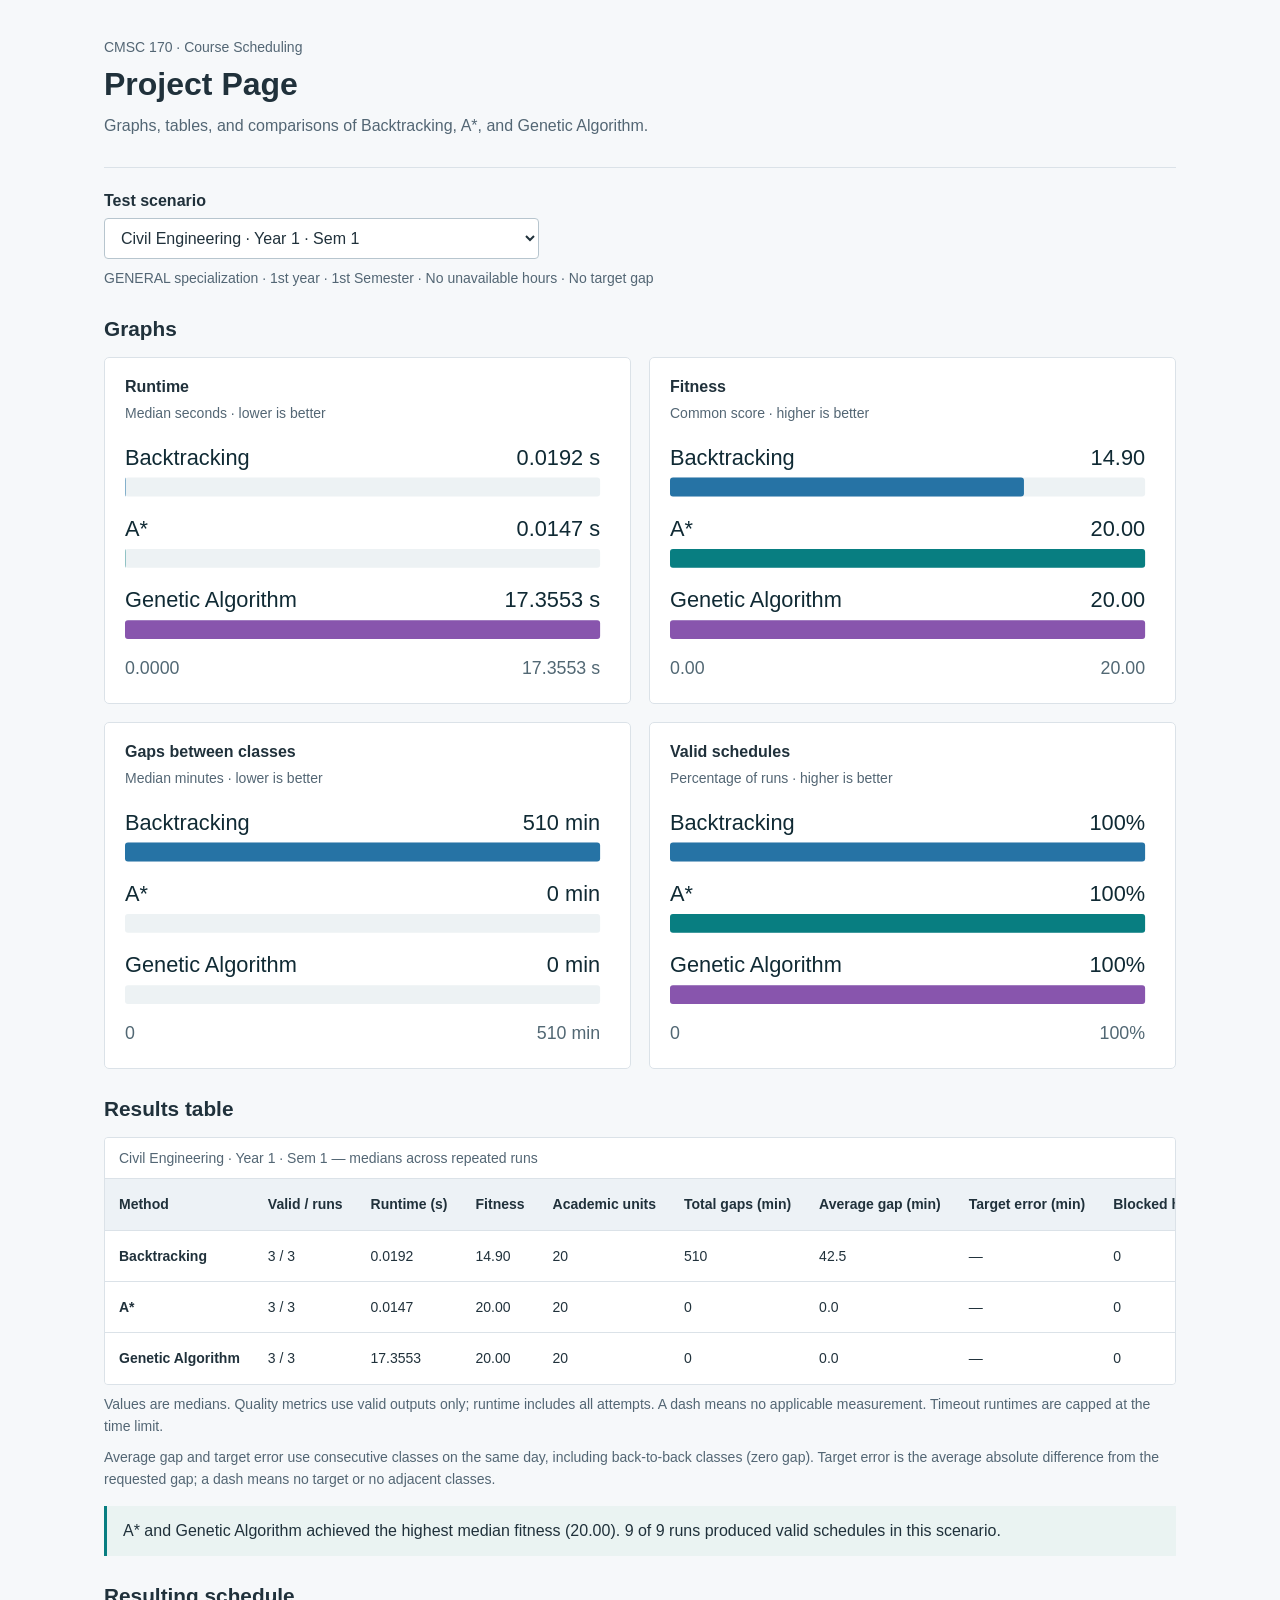
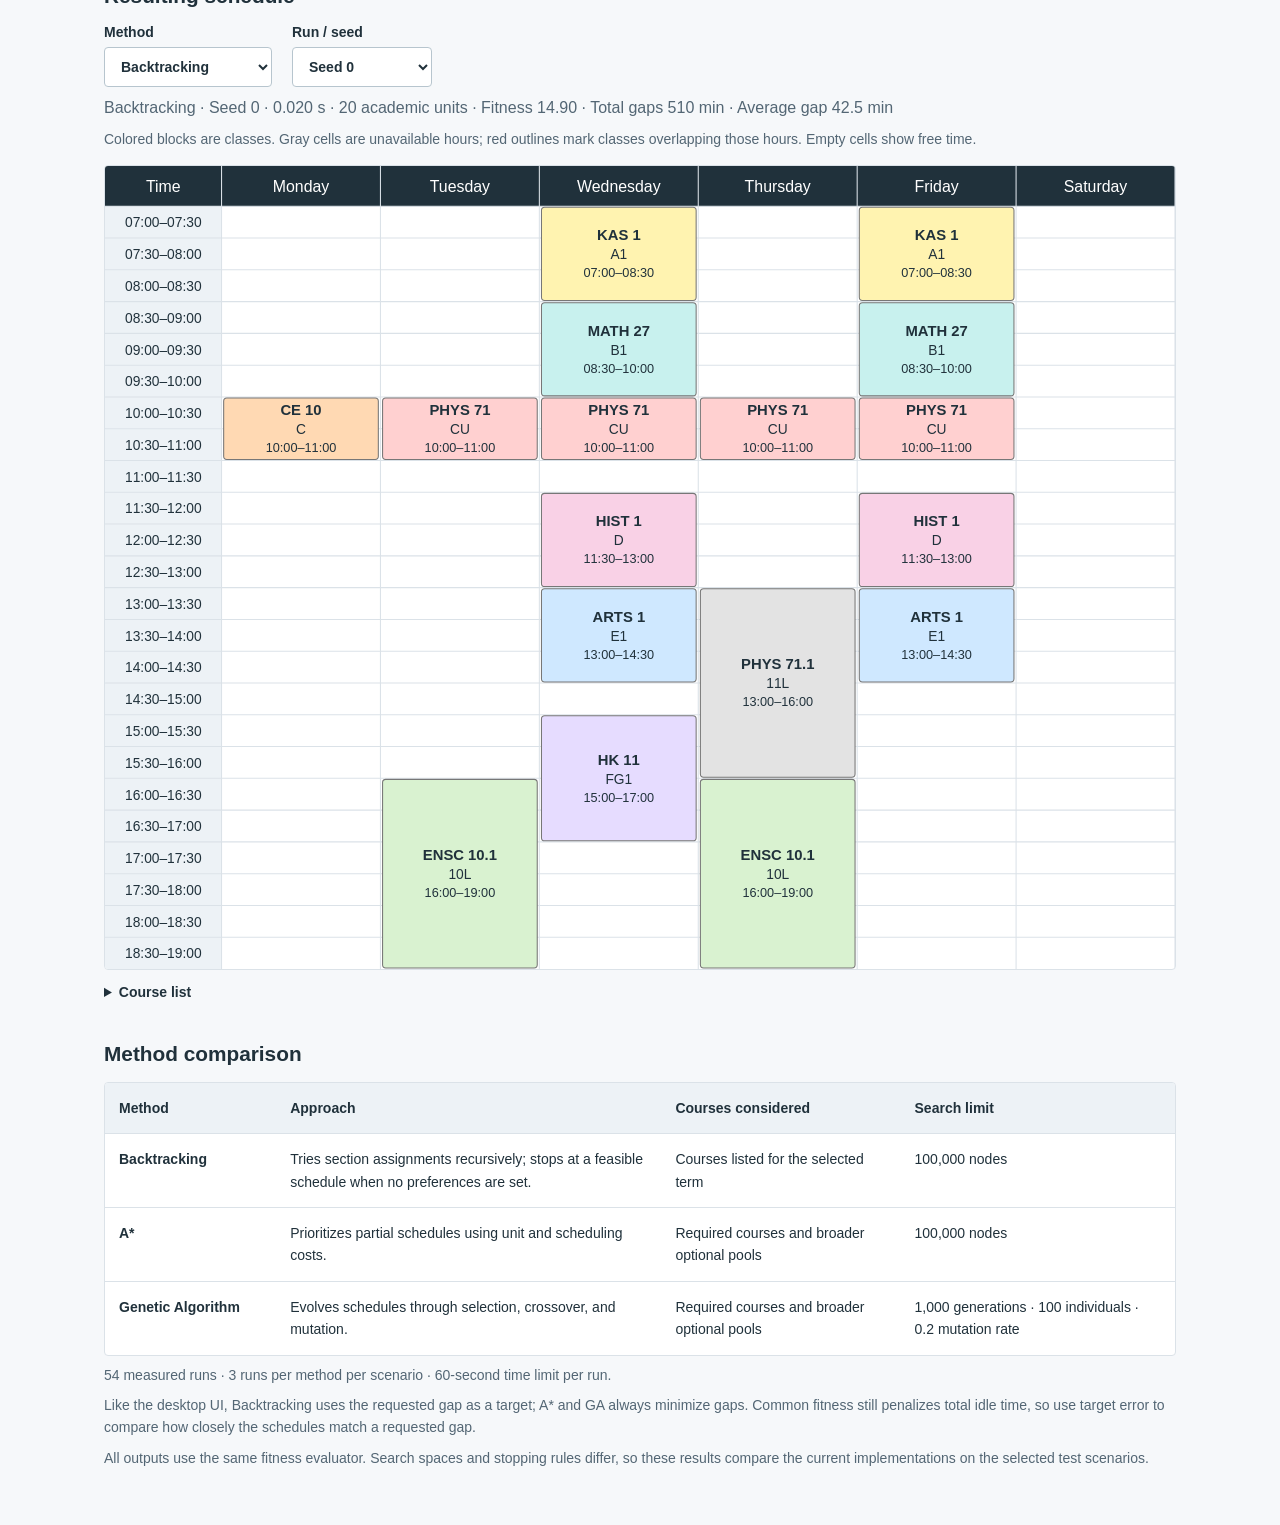
==== docs/index.html @ 6e50446d "Add project page with benchmark comparisons and timetables" ====
<!doctype html>
<html lang="en">
<head>
  <meta charset="utf-8">
  <meta name="viewport" content="width=device-width, initial-scale=1">
  <meta name="description" content="Graphs, tables, and comparisons of Backtracking, A*, and Genetic Algorithm for course scheduling.">
  <title>Project Page | Course Scheduling</title>
  <link rel="stylesheet" href="style.css">
  <script src="app.js" defer></script>
</head>
<body>
  <main>
    <header>
      <p class="subtitle">CMSC 170 · Course Scheduling</p>
      <h1>Project Page</h1>
      <p>Graphs, tables, and comparisons of Backtracking, A*, and Genetic Algorithm.</p>
    </header>
    <p id="load-status" role="status">Loading results…</p>
    <noscript><p>Enable JavaScript to view graphs, or <a href="data/results.csv">open the results CSV</a>.</p></noscript>
    <div id="results-content" hidden>
      <div class="controls">
        <label for="scenario">Test scenario</label>
        <select id="scenario"></select>
        <p id="case-note"></p>
      </div>
      <section aria-labelledby="graphs-heading">
        <h2 id="graphs-heading">Graphs</h2>
        <div class="chart-grid">
          <article><h3>Runtime</h3><p>Median seconds · lower is better</p><div id="runtime-chart"></div></article>
          <article><h3>Fitness</h3><p>Common score · higher is better</p><div id="fitness-chart"></div></article>
          <article><h3>Gaps between classes</h3><p>Median minutes · lower is better</p><div id="gap-chart"></div></article>
          <article><h3>Valid schedules</h3><p>Percentage of runs · higher is better</p><div id="valid-chart"></div></article>
          <article id="gap-error-card" hidden><h3>Distance from target gap</h3><p>Mean absolute error in minutes · lower is better</p><div id="gap-error-chart"></div></article>
        </div>
      </section>
      <section aria-labelledby="results-heading">
        <h2 id="results-heading">Results table</h2>
        <div class="table-scroll"><table>
          <caption id="summary-caption">Results for the selected scenario</caption>
          <thead><tr><th scope="col">Method</th><th scope="col">Valid / runs</th><th scope="col">Runtime (s)</th><th scope="col">Fitness</th><th scope="col">Academic units</th><th scope="col">Total gaps (min)</th><th scope="col">Average gap (min)</th><th scope="col">Target error (min)</th><th scope="col">Blocked hits</th><th scope="col">Timeouts</th></tr></thead>
          <tbody id="summary-body"></tbody>
        </table></div>
        <p class="note">Values are medians. Quality metrics use valid outputs only; runtime includes all attempts. A dash means no applicable measurement. Timeout runtimes are capped at the time limit.</p>
        <p class="note">Average gap and target error use consecutive classes on the same day, including back-to-back classes (zero gap). Target error is the average absolute difference from the requested gap; a dash means no target or no adjacent classes.</p>
        <p id="finding-text" class="finding"></p>
      </section>
      <section aria-labelledby="schedule-heading">
        <h2 id="schedule-heading">Resulting schedule</h2>
        <div class="schedule-controls">
          <label for="schedule-method">Method<select id="schedule-method"><option>Backtracking</option><option>A*</option><option>Genetic Algorithm</option></select></label>
          <label for="schedule-seed">Run / seed<select id="schedule-seed"></select></label>
        </div>
        <p id="schedule-summary" role="status"></p>
        <p class="note">Colored blocks are classes. Gray cells are unavailable hours; red outlines mark classes overlapping those hours. Empty cells show free time.</p>
        <div id="schedule-grid" class="timetable-scroll"></div>
        <details><summary>Course list</summary><div class="table-scroll"><table>
          <thead><tr><th scope="col">Course</th><th scope="col">Section</th><th scope="col">Meeting times</th></tr></thead>
          <tbody id="schedule-body"></tbody>
        </table></div></details>
      </section>
      <section aria-labelledby="comparison-heading">
        <h2 id="comparison-heading">Method comparison</h2>
        <div class="table-scroll"><table class="comparison">
          <thead><tr><th scope="col">Method</th><th scope="col">Approach</th><th scope="col">Courses considered</th><th scope="col">Search limit</th></tr></thead>
          <tbody>
            <tr><th scope="row">Backtracking</th><td>Tries section assignments recursively; stops at a feasible schedule when no preferences are set.</td><td>Courses listed for the selected term</td><td id="bt-budget"></td></tr>
            <tr><th scope="row">A*</th><td>Prioritizes partial schedules using unit and scheduling costs.</td><td>Required courses and broader optional pools</td><td id="astar-budget"></td></tr>
            <tr><th scope="row">Genetic Algorithm</th><td>Evolves schedules through selection, crossover, and mutation.</td><td>Required courses and broader optional pools</td><td id="ga-budget"></td></tr>
          </tbody>
        </table></div>
        <p class="note" id="study-note"></p>
        <p class="note">Like the desktop UI, Backtracking uses the requested gap as a target; A* and GA always minimize gaps. Common fitness still penalizes total idle time, so use target error to compare how closely the schedules match a requested gap.</p>
        <p class="note">All outputs use the same fitness evaluator. Search spaces and stopping rules differ, so these results compare the current implementations on the selected test scenarios.</p>
      </section>
    </div>
  </main>
</body>
</html>
---- docs/style.css ----
:root{font-family:"Segoe UI",Arial,sans-serif;color:#20313b;background:#f6f8fa;font-size:16px}
*{box-sizing:border-box}
body{margin:0}
main{max-width:1120px;margin:auto;padding:36px 24px 48px}
header{border-bottom:1px solid #dbe2e8;padding-bottom:20px;margin-bottom:24px}
.subtitle{color:#536674;font-size:.875rem;margin:0 0 8px}
h1{font-size:2rem;margin:0 0 10px}
h2{font-size:1.3rem;margin:28px 0 16px}
h3{font-size:1rem;margin:0 0 6px}
p{line-height:1.6;margin:8px 0;color:#536674}
.controls label{display:block;font-weight:600;margin-bottom:8px}
select{font:inherit;max-width:100%;padding:10px 12px;border:1px solid #b7c5ce;border-radius:4px;color:inherit;background:#fff}
.controls p,.note{font-size:.875rem}
.chart-grid{display:grid;grid-template-columns:1fr 1fr;gap:18px}
article{background:#fff;border:1px solid #dbe2e8;border-radius:5px;padding:20px;min-width:0}
article>p{font-size:.875rem;margin:0 0 16px}
svg{display:block;width:100%;height:auto}
.table-scroll{overflow-x:auto;background:#fff;border:1px solid #dbe2e8;border-radius:4px}
table{width:100%;border-collapse:collapse;font-size:.875rem;text-align:left;white-space:nowrap}
caption{padding:12px 14px;text-align:left;color:#536674;border-bottom:1px solid #dbe2e8}
th,td{padding:14px;border-bottom:1px solid #dbe2e8;line-height:1.6;vertical-align:top}
thead{background:#edf2f6}
tbody tr:last-child>*{border-bottom:0}
.comparison{white-space:normal;min-width:650px}
.comparison th:first-child{width:16%}
.comparison td:nth-child(2){width:36%}
.finding{color:#20313b;border-left:3px solid #087e81;background:#eaf3f2;padding:12px 16px;margin-top:16px}
a{color:#087e81}
:focus-visible{outline:3px solid #2673a5;outline-offset:3px}
[hidden]{display:none!important}
.schedule-controls{display:flex;gap:20px;flex-wrap:wrap}.schedule-controls label{font-weight:600;font-size:.875rem}.schedule-controls select{display:block;margin-top:7px;min-width:140px}.timetable-scroll{overflow-x:auto;background:#fff;border:1px solid #dbe2e8;border-radius:4px;margin-top:14px}.timetable-scroll svg{min-width:980px}summary{cursor:pointer;padding:14px 0;font-weight:600;font-size:.875rem}
@media(max-width:700px){main{padding:24px 16px 36px}.chart-grid{grid-template-columns:1fr}h1{font-size:1.7rem}select{width:100%}article{padding:16px}}
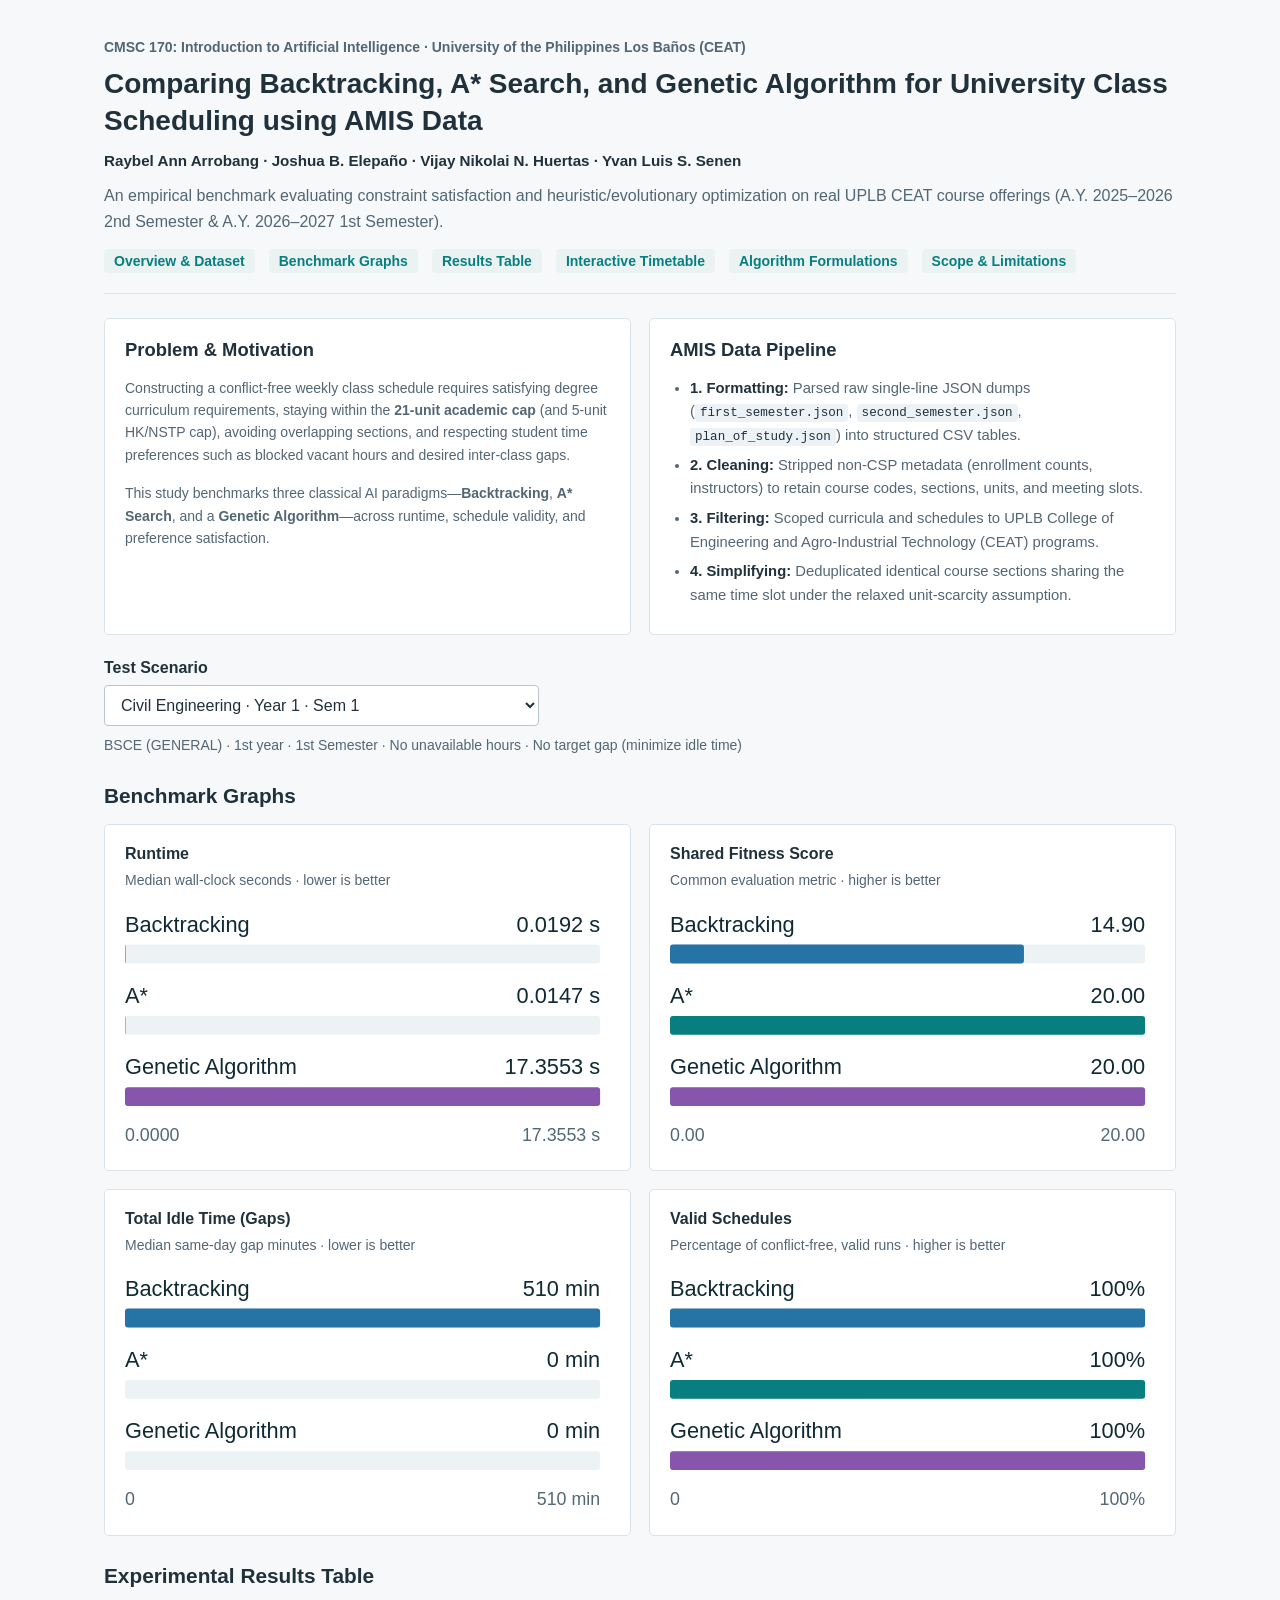
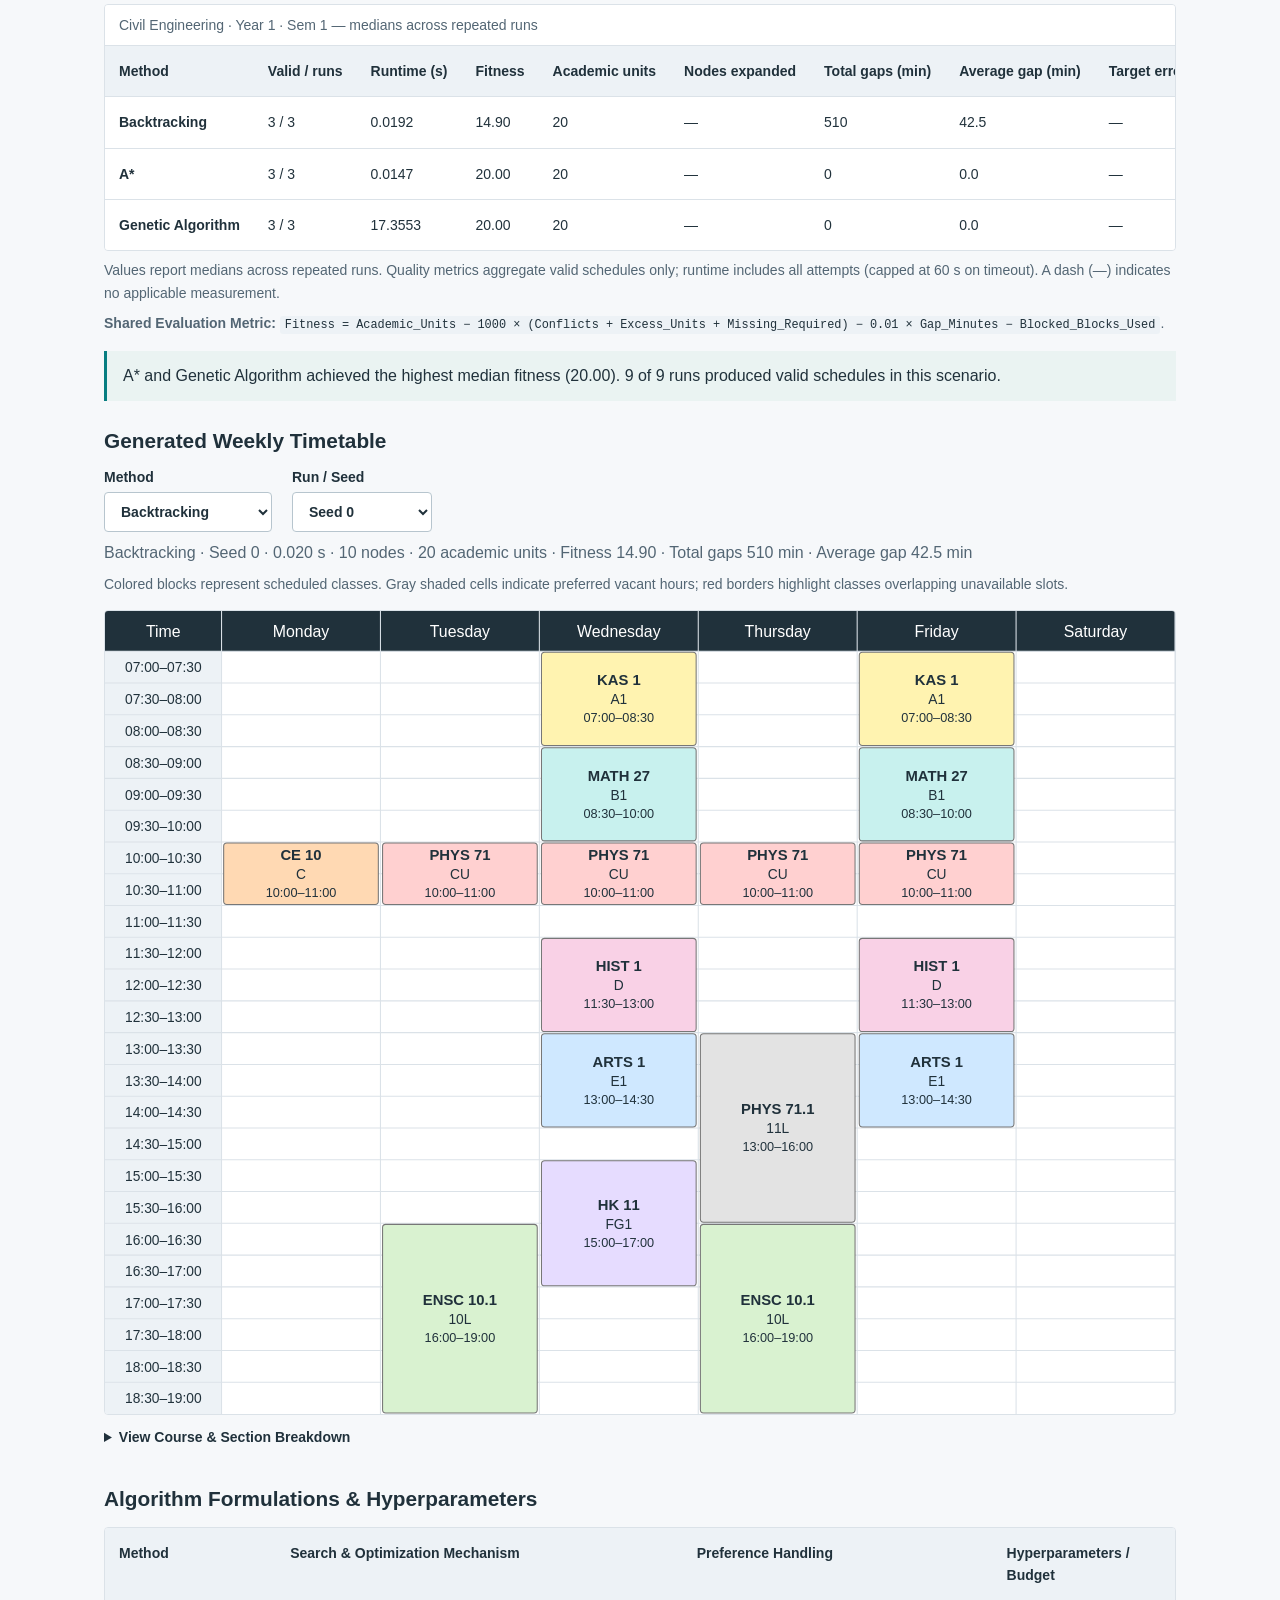
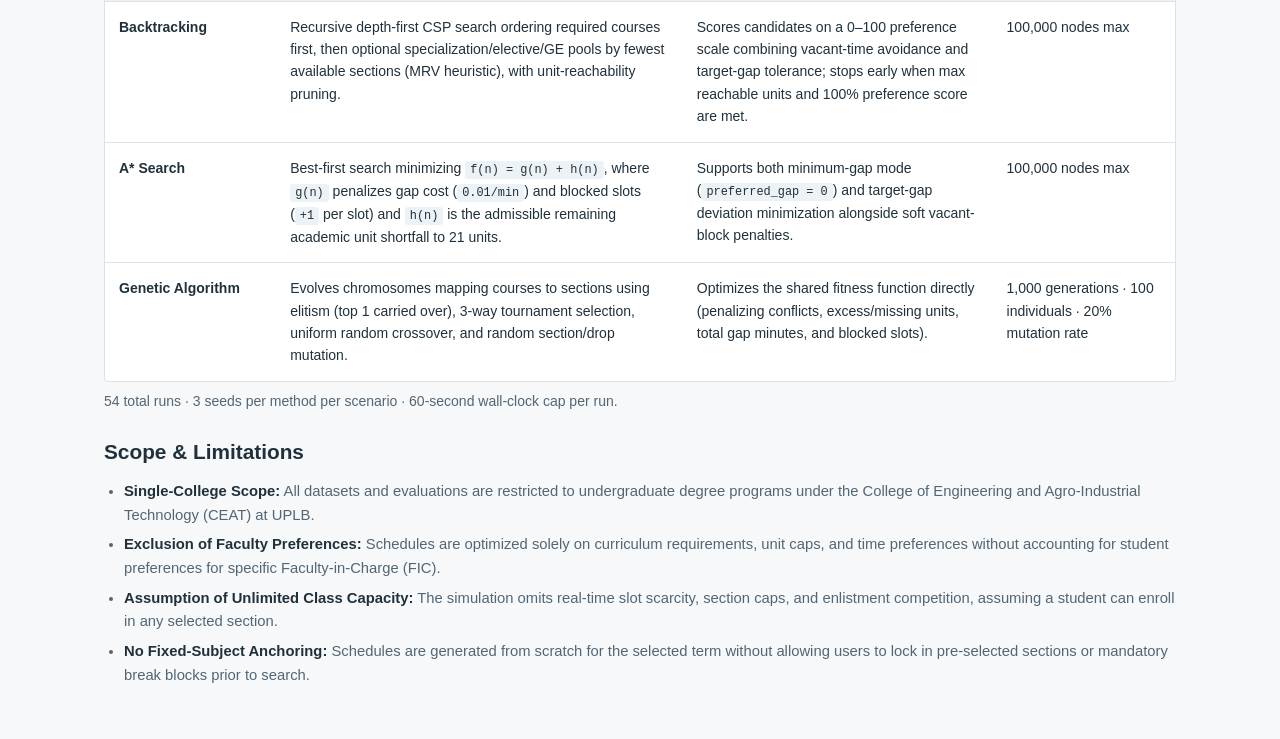
==== commit 1c239a44: "made some updates to github page" ====
--- a/docs/index.html
+++ b/docs/index.html
@@ -3,74 +3,127 @@
 <head>
   <meta charset="utf-8">
   <meta name="viewport" content="width=device-width, initial-scale=1">
-  <meta name="description" content="Graphs, tables, and comparisons of Backtracking, A*, and Genetic Algorithm for course scheduling.">
-  <title>Project Page | Course Scheduling</title>
+  <meta name="description" content="Comparing Backtracking, A* Search, and Genetic Algorithm for University Class Scheduling using AMIS Data.">
+  <title>CMSC 170 · Comparing Backtracking, A* Search, and Genetic Algorithm</title>
   <link rel="stylesheet" href="style.css">
   <script src="app.js" defer></script>
 </head>
 <body>
   <main>
     <header>
-      <p class="subtitle">CMSC 170 · Course Scheduling</p>
-      <h1>Project Page</h1>
-      <p>Graphs, tables, and comparisons of Backtracking, A*, and Genetic Algorithm.</p>
+      <p class="subtitle">CMSC 170: Introduction to Artificial Intelligence · University of the Philippines Los Baños (CEAT)</p>
+      <h1>Comparing Backtracking, A* Search, and Genetic Algorithm for University Class Scheduling using AMIS Data</h1>
+      <p class="authors">Raybel Ann Arrobang · Joshua B. Elepaño · Vijay Nikolai N. Huertas · Yvan Luis S. Senen</p>
+      <p>An empirical benchmark evaluating constraint satisfaction and heuristic/evolutionary optimization on real UPLB CEAT course offerings (A.Y. 2025–2026 2nd Semester &amp; A.Y. 2026–2027 1st Semester).</p>
+      <nav class="page-nav" aria-label="Page sections">
+        <a href="#overview-heading">Overview &amp; Dataset</a>
+        <a href="#graphs-heading">Benchmark Graphs</a>
+        <a href="#results-heading">Results Table</a>
+        <a href="#schedule-heading">Interactive Timetable</a>
+        <a href="#comparison-heading">Algorithm Formulations</a>
+        <a href="#limitations-heading">Scope &amp; Limitations</a>
+      </nav>
     </header>
-    <p id="load-status" role="status">Loading results…</p>
-    <noscript><p>Enable JavaScript to view graphs, or <a href="data/results.csv">open the results CSV</a>.</p></noscript>
+
+    <section aria-labelledby="overview-heading" class="overview-grid">
+      <article>
+        <h2 id="overview-heading">Problem &amp; Motivation</h2>
+        <p>Constructing a conflict-free weekly class schedule requires satisfying degree curriculum requirements, staying within the <strong>21-unit academic cap</strong> (and 5-unit HK/NSTP cap), avoiding overlapping sections, and respecting student time preferences such as blocked vacant hours and desired inter-class gaps.</p>
+        <p>This study benchmarks three classical AI paradigms—<strong>Backtracking</strong>, <strong>A* Search</strong>, and a <strong>Genetic Algorithm</strong>—across runtime, schedule validity, and preference satisfaction.</p>
+      </article>
+      <article>
+        <h2>AMIS Data Pipeline</h2>
+        <ul class="clean-list">
+          <li><strong>1. Formatting:</strong> Parsed raw single-line JSON dumps (<code>first_semester.json</code>, <code>second_semester.json</code>, <code>plan_of_study.json</code>) into structured CSV tables.</li>
+          <li><strong>2. Cleaning:</strong> Stripped non-CSP metadata (enrollment counts, instructors) to retain course codes, sections, units, and meeting slots.</li>
+          <li><strong>3. Filtering:</strong> Scoped curricula and schedules to UPLB College of Engineering and Agro-Industrial Technology (CEAT) programs.</li>
+          <li><strong>4. Simplifying:</strong> Deduplicated identical course sections sharing the same time slot under the relaxed unit-scarcity assumption.</li>
+        </ul>
+      </article>
+    </section>
+
+    <p id="load-status" role="status">Loading benchmark results…</p>
+    <noscript><p>Enable JavaScript to view interactive graphs, or <a href="data/results.csv">download the results CSV</a>.</p></noscript>
+
     <div id="results-content" hidden>
       <div class="controls">
-        <label for="scenario">Test scenario</label>
+        <label for="scenario">Test Scenario</label>
         <select id="scenario"></select>
         <p id="case-note"></p>
       </div>
+
       <section aria-labelledby="graphs-heading">
-        <h2 id="graphs-heading">Graphs</h2>
+        <h2 id="graphs-heading">Benchmark Graphs</h2>
         <div class="chart-grid">
-          <article><h3>Runtime</h3><p>Median seconds · lower is better</p><div id="runtime-chart"></div></article>
-          <article><h3>Fitness</h3><p>Common score · higher is better</p><div id="fitness-chart"></div></article>
-          <article><h3>Gaps between classes</h3><p>Median minutes · lower is better</p><div id="gap-chart"></div></article>
-          <article><h3>Valid schedules</h3><p>Percentage of runs · higher is better</p><div id="valid-chart"></div></article>
-          <article id="gap-error-card" hidden><h3>Distance from target gap</h3><p>Mean absolute error in minutes · lower is better</p><div id="gap-error-chart"></div></article>
+          <article><h3>Runtime</h3><p>Median wall-clock seconds · lower is better</p><div id="runtime-chart"></div></article>
+          <article><h3>Shared Fitness Score</h3><p>Common evaluation metric · higher is better</p><div id="fitness-chart"></div></article>
+          <article><h3>Total Idle Time (Gaps)</h3><p>Median same-day gap minutes · lower is better</p><div id="gap-chart"></div></article>
+          <article><h3>Valid Schedules</h3><p>Percentage of conflict-free, valid runs · higher is better</p><div id="valid-chart"></div></article>
+          <article id="gap-error-card" hidden><h3>Distance from Target Gap</h3><p>Mean absolute error in minutes · lower is better</p><div id="gap-error-chart"></div></article>
         </div>
       </section>
+
       <section aria-labelledby="results-heading">
-        <h2 id="results-heading">Results table</h2>
+        <h2 id="results-heading">Experimental Results Table</h2>
         <div class="table-scroll"><table>
           <caption id="summary-caption">Results for the selected scenario</caption>
-          <thead><tr><th scope="col">Method</th><th scope="col">Valid / runs</th><th scope="col">Runtime (s)</th><th scope="col">Fitness</th><th scope="col">Academic units</th><th scope="col">Total gaps (min)</th><th scope="col">Average gap (min)</th><th scope="col">Target error (min)</th><th scope="col">Blocked hits</th><th scope="col">Timeouts</th></tr></thead>
+          <thead><tr><th scope="col">Method</th><th scope="col">Valid / runs</th><th scope="col">Runtime (s)</th><th scope="col">Fitness</th><th scope="col">Academic units</th><th scope="col">Nodes expanded</th><th scope="col">Total gaps (min)</th><th scope="col">Average gap (min)</th><th scope="col">Target error (min)</th><th scope="col">Blocked hits</th><th scope="col">Timeouts</th></tr></thead>
           <tbody id="summary-body"></tbody>
         </table></div>
-        <p class="note">Values are medians. Quality metrics use valid outputs only; runtime includes all attempts. A dash means no applicable measurement. Timeout runtimes are capped at the time limit.</p>
-        <p class="note">Average gap and target error use consecutive classes on the same day, including back-to-back classes (zero gap). Target error is the average absolute difference from the requested gap; a dash means no target or no adjacent classes.</p>
+        <p class="note">Values report medians across repeated runs. Quality metrics aggregate valid schedules only; runtime includes all attempts (capped at 60 s on timeout). A dash (—) indicates no applicable measurement.</p>
+        <p class="note"><strong>Shared Evaluation Metric:</strong> <code>Fitness = Academic_Units − 1000 × (Conflicts + Excess_Units + Missing_Required) − 0.01 × Gap_Minutes − Blocked_Blocks_Used</code>.</p>
         <p id="finding-text" class="finding"></p>
       </section>
+
       <section aria-labelledby="schedule-heading">
-        <h2 id="schedule-heading">Resulting schedule</h2>
+        <h2 id="schedule-heading">Generated Weekly Timetable</h2>
         <div class="schedule-controls">
           <label for="schedule-method">Method<select id="schedule-method"><option>Backtracking</option><option>A*</option><option>Genetic Algorithm</option></select></label>
-          <label for="schedule-seed">Run / seed<select id="schedule-seed"></select></label>
+          <label for="schedule-seed">Run / Seed<select id="schedule-seed"></select></label>
         </div>
         <p id="schedule-summary" role="status"></p>
-        <p class="note">Colored blocks are classes. Gray cells are unavailable hours; red outlines mark classes overlapping those hours. Empty cells show free time.</p>
+        <p class="note">Colored blocks represent scheduled classes. Gray shaded cells indicate preferred vacant hours; red borders highlight classes overlapping unavailable slots.</p>
         <div id="schedule-grid" class="timetable-scroll"></div>
-        <details><summary>Course list</summary><div class="table-scroll"><table>
-          <thead><tr><th scope="col">Course</th><th scope="col">Section</th><th scope="col">Meeting times</th></tr></thead>
+        <details><summary>View Course &amp; Section Breakdown</summary><div class="table-scroll"><table>
+          <thead><tr><th scope="col">Course</th><th scope="col">Section</th><th scope="col">Units</th><th scope="col">Meeting times</th></tr></thead>
           <tbody id="schedule-body"></tbody>
         </table></div></details>
       </section>
+
       <section aria-labelledby="comparison-heading">
-        <h2 id="comparison-heading">Method comparison</h2>
+        <h2 id="comparison-heading">Algorithm Formulations &amp; Hyperparameters</h2>
         <div class="table-scroll"><table class="comparison">
-          <thead><tr><th scope="col">Method</th><th scope="col">Approach</th><th scope="col">Courses considered</th><th scope="col">Search limit</th></tr></thead>
+          <thead><tr><th scope="col">Method</th><th scope="col">Search &amp; Optimization Mechanism</th><th scope="col">Preference Handling</th><th scope="col">Hyperparameters / Budget</th></tr></thead>
           <tbody>
-            <tr><th scope="row">Backtracking</th><td>Tries section assignments recursively; stops at a feasible schedule when no preferences are set.</td><td>Courses listed for the selected term</td><td id="bt-budget"></td></tr>
-            <tr><th scope="row">A*</th><td>Prioritizes partial schedules using unit and scheduling costs.</td><td>Required courses and broader optional pools</td><td id="astar-budget"></td></tr>
-            <tr><th scope="row">Genetic Algorithm</th><td>Evolves schedules through selection, crossover, and mutation.</td><td>Required courses and broader optional pools</td><td id="ga-budget"></td></tr>
+            <tr>
+              <th scope="row">Backtracking</th>
+              <td>Recursive depth-first CSP search ordering required courses first, then optional specialization/elective/GE pools by fewest available sections (MRV heuristic), with unit-reachability pruning.</td>
+              <td>Scores candidates on a 0–100 preference scale combining vacant-time avoidance and target-gap tolerance; stops early when max reachable units and 100% preference score are met.</td>
+              <td id="bt-budget"></td>
+            </tr>
+            <tr>
+              <th scope="row">A* Search</th>
+              <td>Best-first search minimizing <code>f(n) = g(n) + h(n)</code>, where <code>g(n)</code> penalizes gap cost (<code>0.01/min</code>) and blocked slots (<code>+1</code> per slot) and <code>h(n)</code> is the admissible remaining academic unit shortfall to 21 units.</td>
+              <td>Supports both minimum-gap mode (<code>preferred_gap = 0</code>) and target-gap deviation minimization alongside soft vacant-block penalties.</td>
+              <td id="astar-budget"></td>
+            </tr>
+            <tr>
+              <th scope="row">Genetic Algorithm</th>
+              <td>Evolves chromosomes mapping courses to sections using elitism (top 1 carried over), 3-way tournament selection, uniform random crossover, and random section/drop mutation.</td>
+              <td>Optimizes the shared fitness function directly (penalizing conflicts, excess/missing units, total gap minutes, and blocked slots).</td> <td id="ga-budget"></td> </tr>
           </tbody>
         </table></div>
         <p class="note" id="study-note"></p>
-        <p class="note">Like the desktop UI, Backtracking uses the requested gap as a target; A* and GA always minimize gaps. Common fitness still penalizes total idle time, so use target error to compare how closely the schedules match a requested gap.</p>
-        <p class="note">All outputs use the same fitness evaluator. Search spaces and stopping rules differ, so these results compare the current implementations on the selected test scenarios.</p>
+      </section>
+
+      <section aria-labelledby="limitations-heading">
+        <h2 id="limitations-heading">Scope &amp; Limitations</h2>
+        <ul class="clean-list">
+          <li><strong>Single-College Scope:</strong> All datasets and evaluations are restricted to undergraduate degree programs under the College of Engineering and Agro-Industrial Technology (CEAT) at UPLB.</li>
+          <li><strong>Exclusion of Faculty Preferences:</strong> Schedules are optimized solely on curriculum requirements, unit caps, and time preferences without accounting for student preferences for specific Faculty-in-Charge (FIC).</li>
+          <li><strong>Assumption of Unlimited Class Capacity:</strong> The simulation omits real-time slot scarcity, section caps, and enlistment competition, assuming a student can enroll in any selected section.</li>
+          <li><strong>No Fixed-Subject Anchoring:</strong> Schedules are generated from scratch for the selected term without allowing users to lock in pre-selected sections or mandatory break blocks prior to search.</li>
+        </ul>
       </section>
     </div>
   </main>
--- a/docs/style.css
+++ b/docs/style.css
@@ -3,11 +3,21 @@
 body{margin:0}
 main{max-width:1120px;margin:auto;padding:36px 24px 48px}
 header{border-bottom:1px solid #dbe2e8;padding-bottom:20px;margin-bottom:24px}
-.subtitle{color:#536674;font-size:.875rem;margin:0 0 8px}
-h1{font-size:2rem;margin:0 0 10px}
+.subtitle{color:#536674;font-size:.875rem;margin:0 0 8px;font-weight:600}
+.authors{color:#20313b;font-weight:600;font-size:.95rem;margin:6px 0 10px}
+.page-nav{display:flex;flex-wrap:wrap;gap:14px;margin-top:14px;font-size:.875rem}
+.page-nav a{text-decoration:none;font-weight:600;padding:4px 10px;background:#eaf3f2;border-radius:4px}
+.page-nav a:hover{background:#d5e8e6}
+h1{font-size:1.75rem;line-height:1.3;margin:0 0 10px}
 h2{font-size:1.3rem;margin:28px 0 16px}
 h3{font-size:1rem;margin:0 0 6px}
 p{line-height:1.6;margin:8px 0;color:#536674}
+.overview-grid{display:grid;grid-template-columns:1fr 1fr;gap:18px;margin-bottom:24px}
+.overview-grid h2{margin-top:0;font-size:1.15rem}
+.clean-list{margin:8px 0 0;padding-left:20px;color:#536674;line-height:1.6;font-size:.925rem}
+.clean-list li{margin-bottom:6px}
+.clean-list strong{color:#20313b}
+code{background:#edf2f6;padding:2px 5px;border-radius:3px;font-size:.85em;color:#20313b}
 .controls label{display:block;font-weight:600;margin-bottom:8px}
 select{font:inherit;max-width:100%;padding:10px 12px;border:1px solid #b7c5ce;border-radius:4px;color:inherit;background:#fff}
 .controls p,.note{font-size:.875rem}
@@ -23,10 +33,10 @@
 tbody tr:last-child>*{border-bottom:0}
 .comparison{white-space:normal;min-width:650px}
 .comparison th:first-child{width:16%}
-.comparison td:nth-child(2){width:36%}
+.comparison td:nth-child(2){width:38%}
 .finding{color:#20313b;border-left:3px solid #087e81;background:#eaf3f2;padding:12px 16px;margin-top:16px}
 a{color:#087e81}
 :focus-visible{outline:3px solid #2673a5;outline-offset:3px}
 [hidden]{display:none!important}
 .schedule-controls{display:flex;gap:20px;flex-wrap:wrap}.schedule-controls label{font-weight:600;font-size:.875rem}.schedule-controls select{display:block;margin-top:7px;min-width:140px}.timetable-scroll{overflow-x:auto;background:#fff;border:1px solid #dbe2e8;border-radius:4px;margin-top:14px}.timetable-scroll svg{min-width:980px}summary{cursor:pointer;padding:14px 0;font-weight:600;font-size:.875rem}
-@media(max-width:700px){main{padding:24px 16px 36px}.chart-grid{grid-template-columns:1fr}h1{font-size:1.7rem}select{width:100%}article{padding:16px}}
+@media(max-width:750px){main{padding:24px 16px 36px}.chart-grid,.overview-grid{grid-template-columns:1fr}h1{font-size:1.5rem}select{width:100%}article{padding:16px}}
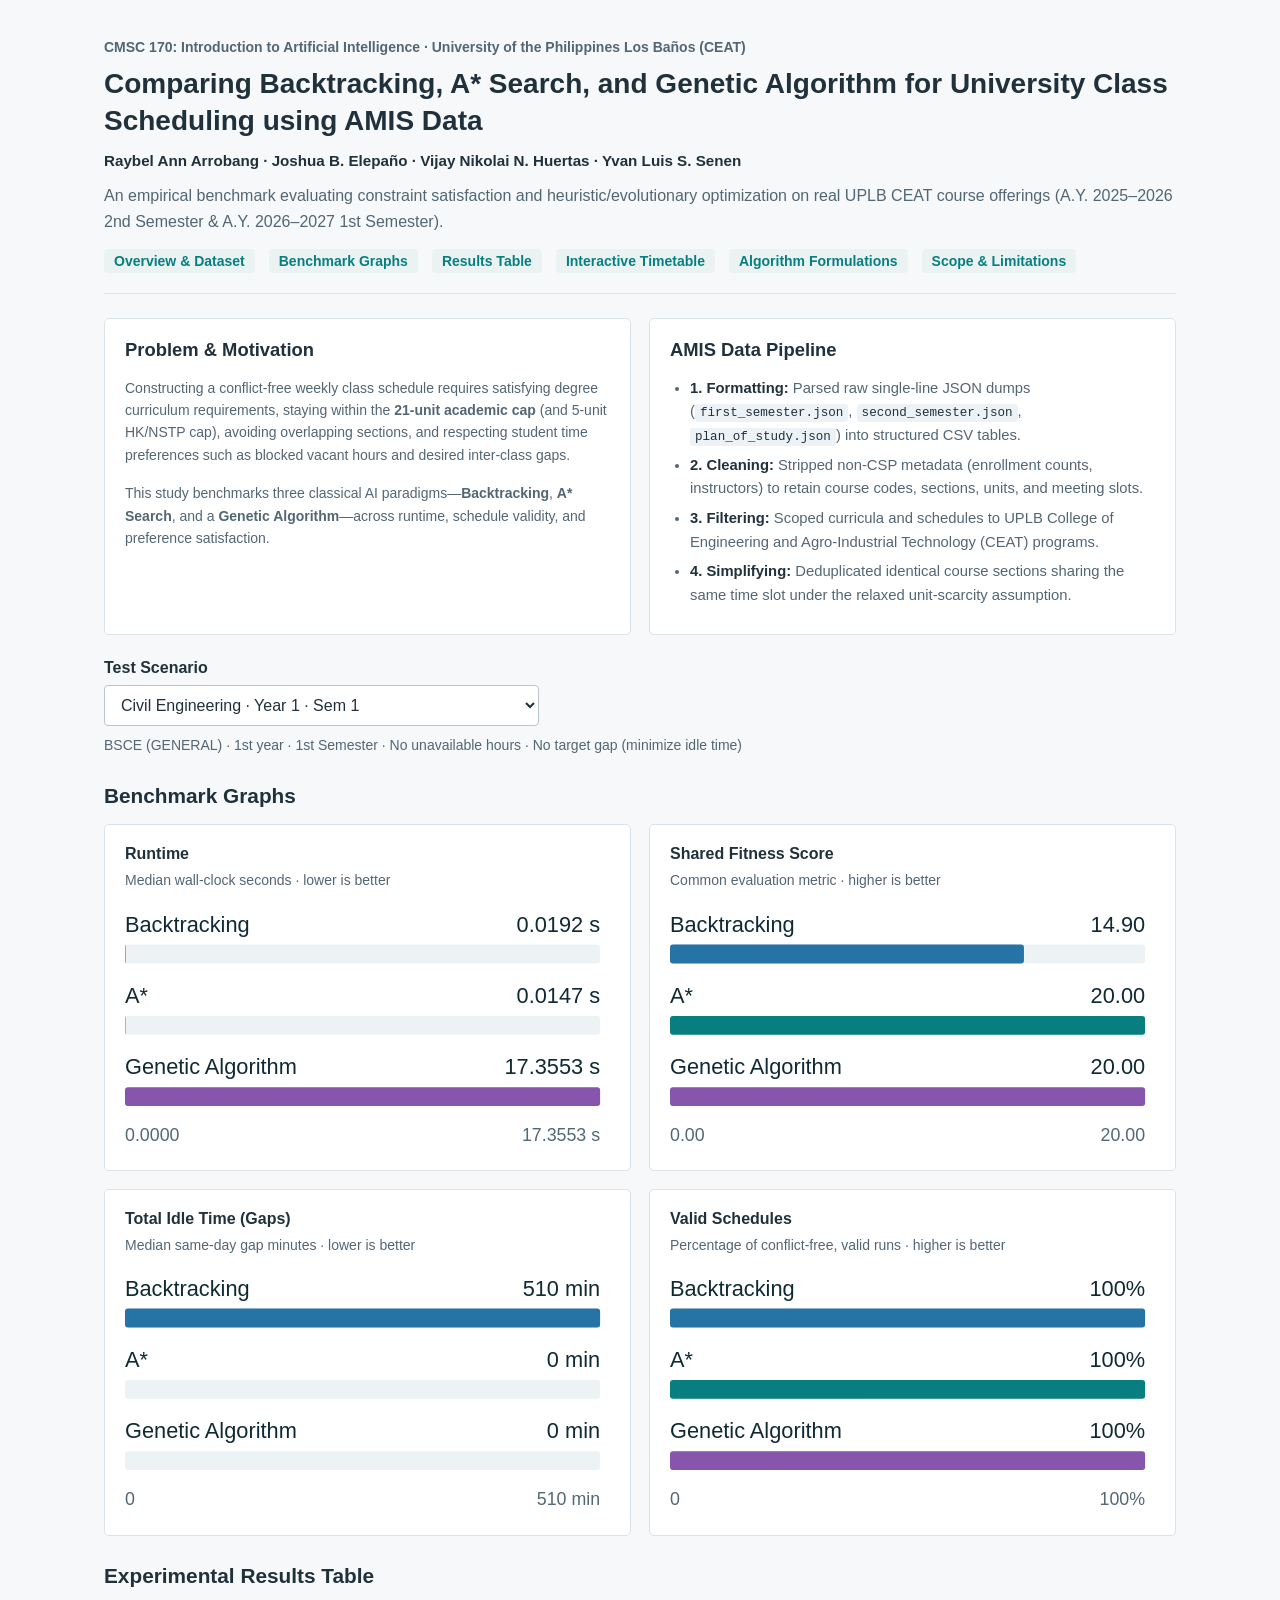
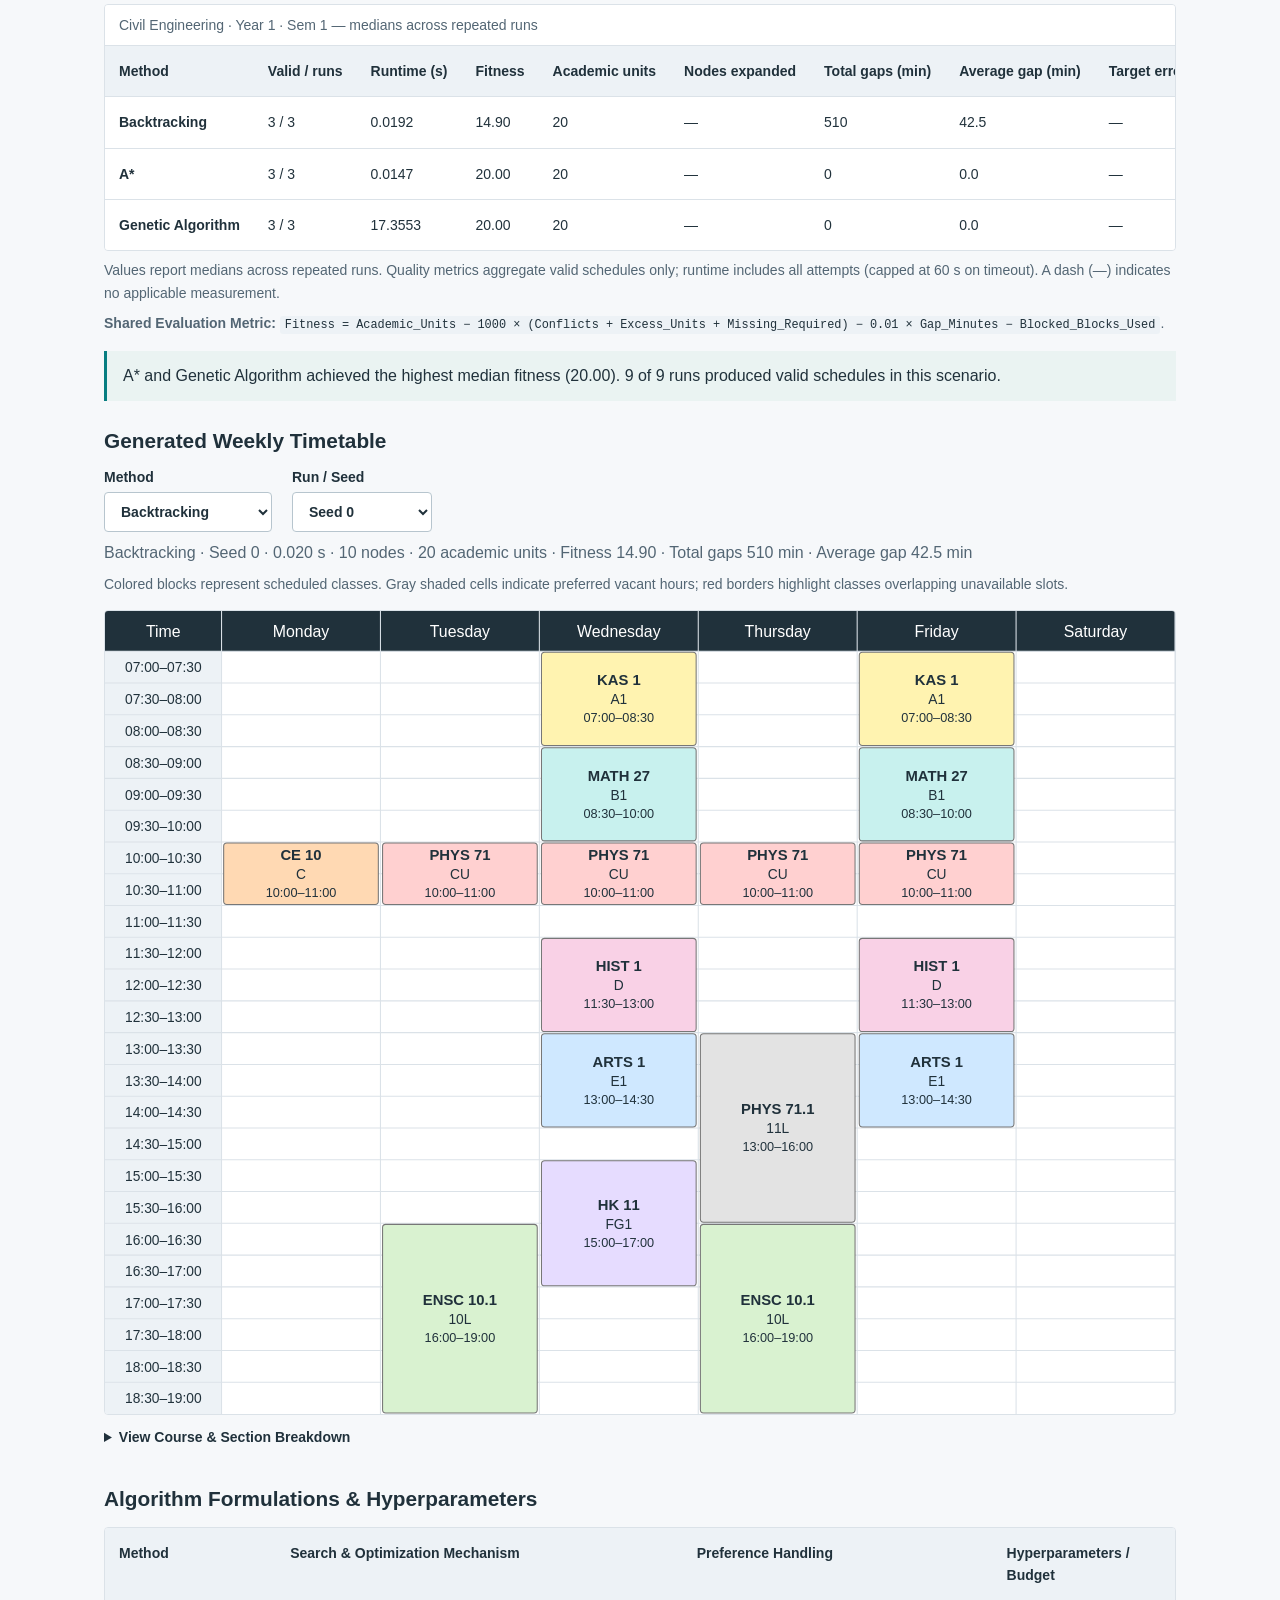
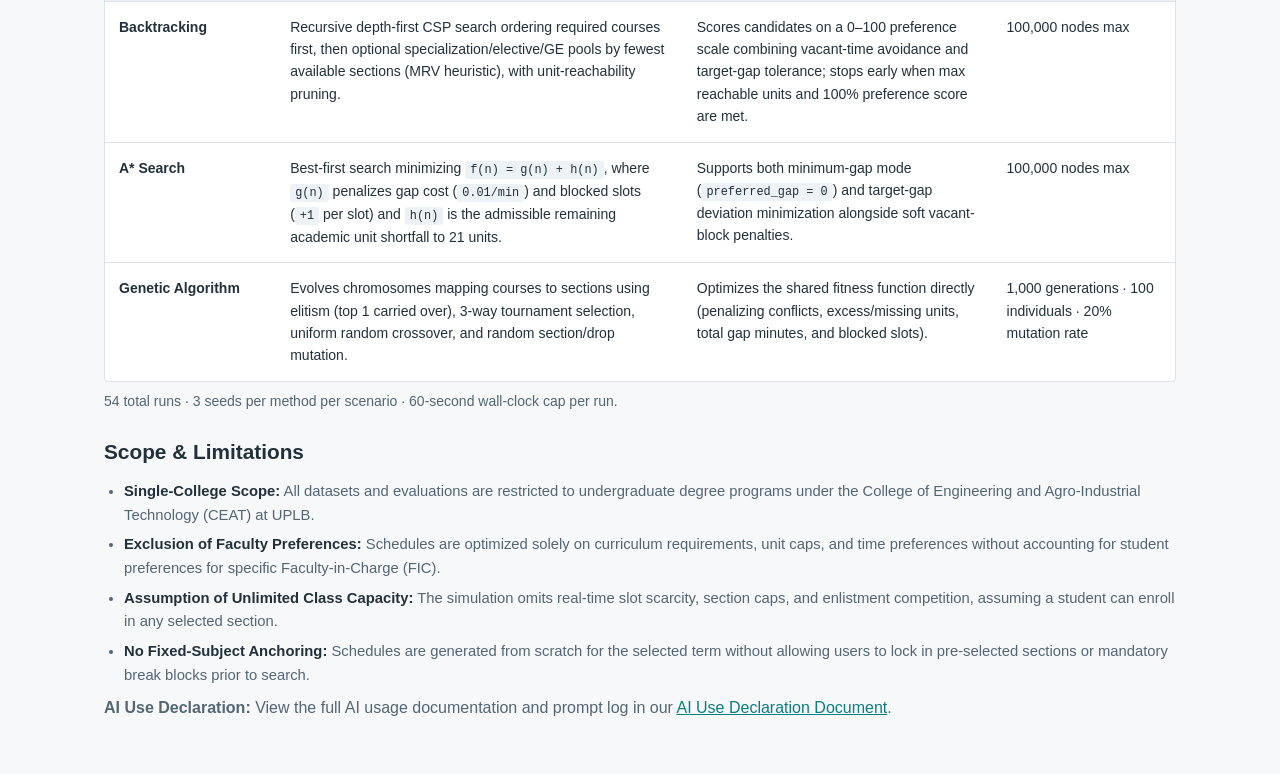
==== commit 808a2b3e: "added AI Use declration documentation" ====
--- a/docs/index.html
+++ b/docs/index.html
@@ -125,6 +125,9 @@
           <li><strong>No Fixed-Subject Anchoring:</strong> Schedules are generated from scratch for the selected term without allowing users to lock in pre-selected sections or mandatory break blocks prior to search.</li>
         </ul>
       </section>
+      <footer class="site-footer">
+        <p><strong>AI Use Declaration:</strong> View the full AI usage documentation and prompt log in our <a href="https://docs.google.com/document/d/1-LHumnMc-MI-2nwYYJETrMHW4qyttg3qARuZBzfkRsY/edit?usp=sharing" target="_blank" rel="noopener noreferrer">AI Use Declaration Document</a>.</p>
+      </footer>
     </div>
   </main>
 </body>
